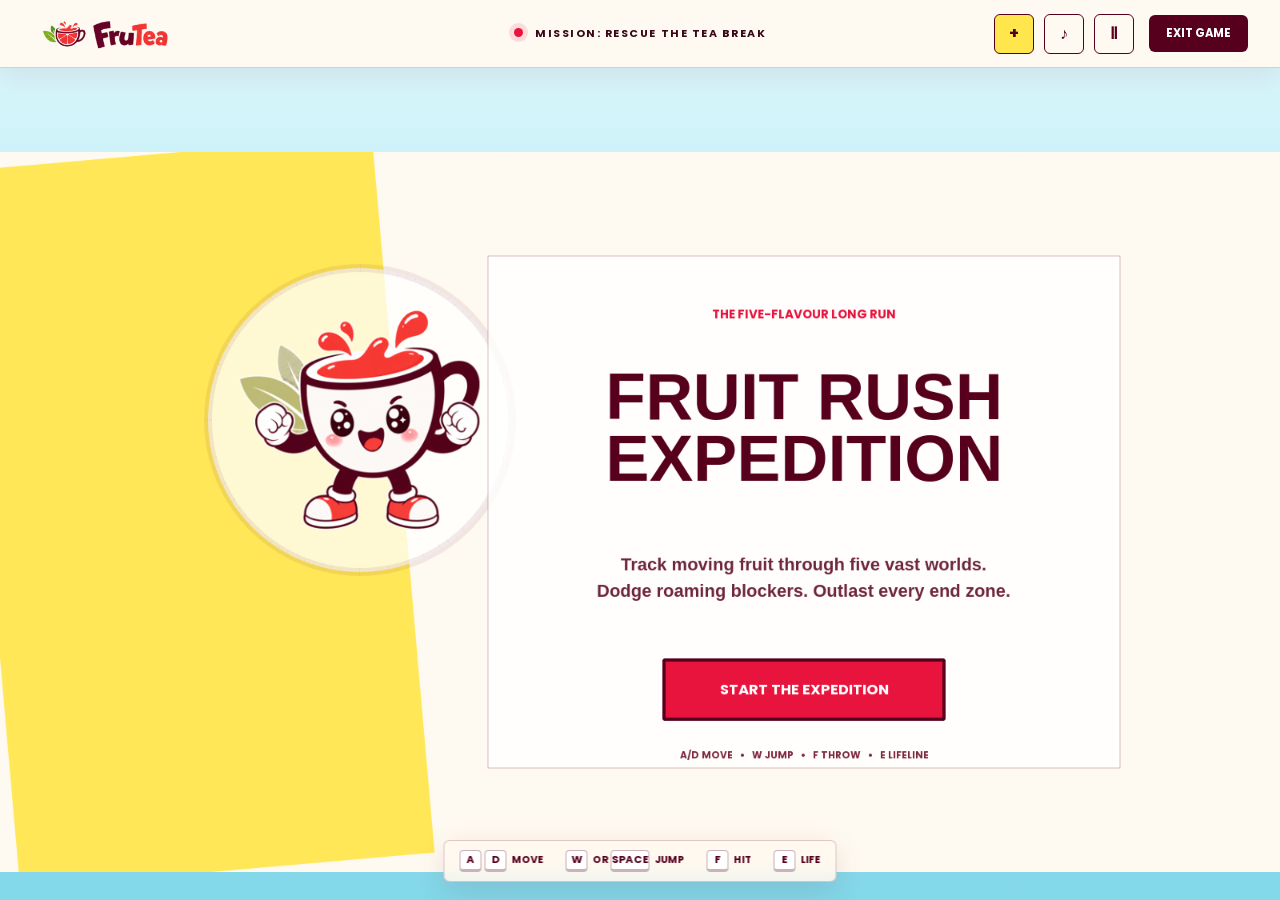
==== game/index.html @ 55bce3b1 "Ship audible looping game soundtrack" ====
<!DOCTYPE html>
<html lang="en">
<head>
  <meta charset="UTF-8">
  <meta name="viewport" content="width=device-width, initial-scale=1.0">
  <title>FruTea Fruit Rush</title>
  <meta name="description" content="Run, jump and collect a full-fruit tea break in FruTea Fruit Rush.">
  <link rel="icon" type="image/png" href="../assets/Logo/versions/favicon.png">
  <link rel="preconnect" href="https://fonts.googleapis.com">
  <link href="https://fonts.googleapis.com/css2?family=Fredoka:wght@500;600;700&family=Nunito+Sans:wght@400;600;700&family=Poppins:wght@600;700&display=swap" rel="stylesheet">
  <link rel="stylesheet" href="game.css?v=59">
</head>
<body>
  <main class="game-shell">
    <header class="game-bar">
      <a class="wordmark" href="../index.html" aria-label="Back to FruTea"><img src="../assets/Logo/versions/horizontal-logo.png" alt="FruTea Instant"></a>
      <div class="mission"><span class="live-dot"></span> Mission: rescue the tea break</div>
      <div class="bar-actions">
        <button id="lifeline-button" class="icon-button lifeline-button" type="button" title="Use lifeline" aria-label="Use lifeline">+</button>
        <button id="sound-button" class="icon-button" type="button" title="Music and sound on" aria-label="Toggle music and sound" aria-pressed="true">♪</button>
        <button id="pause-button" class="icon-button" type="button" title="Pause game" aria-label="Pause game">Ⅱ</button>
        <a class="exit-link" href="../index.html">Exit game</a>
      </div>
    </header>
    <section class="stage-wrap" aria-label="FruTea Fruit Rush game">
      <div id="game"></div>
      <button id="start-game-trigger" class="start-game-trigger" type="button" aria-label="Start the expedition" hidden></button>
      <div class="controls-hint" aria-hidden="true">
        <span><kbd>A</kbd><kbd>D</kbd> move</span><span><kbd>W</kbd> or <kbd>Space</kbd> jump</span><span><kbd>F</kbd> hit</span><span><kbd>E</kbd> life</span>
      </div>
      <div class="touch-pad" aria-label="Touch controls">
        <button class="touch-button" type="button" data-control="left" aria-label="Move left">A</button>
        <button class="touch-button" type="button" data-control="right" aria-label="Move right">D</button>
        <button class="touch-button attack" type="button" data-control="attack" aria-label="Throw fruit">Hit</button>
        <button class="touch-button jump" type="button" data-control="jump" aria-label="Jump">Jump</button>
        <button class="touch-button life" type="button" data-control="lifeline" aria-label="Use lifeline">Life</button>
      </div>
    </section>
  </main>
  <audio id="bg-music" preload="auto" loop playsinline>
    <source src="audio/frutea-expedition-theme.mp3?v=59" type="audio/mpeg">
  </audio>
  <script src="vendor/phaser-3.90.0.min.js"></script>
  <script src="assets.generated.js?v=59"></script>
  <script src="game-expedition.js?v=59"></script>
</body>
</html>
---- game/game.css ----
:root{--cream:#fffaf1;--wine:#57001e;--red:#e8143e;--yellow:#ffe64d;--sky:#a7e7f4;--ink:#3a0718}
*{box-sizing:border-box}
html,body{margin:0;min-width:980px;height:100%;overflow:hidden;background:var(--wine)}
body{font-family:'Nunito Sans',sans-serif;color:var(--wine)}
button,a{font:inherit}
.game-shell{height:100%;display:grid;grid-template-rows:68px minmax(0,1fr);background:var(--cream)}
.game-bar{z-index:4;display:grid;grid-template-columns:1fr auto 1fr;align-items:center;padding:0 2.5vw;border-bottom:1px solid rgba(87,0,30,.18);background:rgba(255,250,241,.98);box-shadow:0 8px 28px rgba(87,0,30,.08)}
.wordmark{display:flex;align-items:center;width:max-content}.wordmark img{display:block;width:154px;max-height:48px;object-fit:contain}
.mission{font:700 .68rem 'Poppins',sans-serif;letter-spacing:.14em;text-transform:uppercase;white-space:nowrap;color:var(--ink)}
.live-dot{display:inline-block;width:9px;height:9px;margin-right:9px;border-radius:50%;background:var(--red);box-shadow:0 0 0 5px rgba(232,20,62,.13);animation:pulse 1.5s ease-in-out infinite}
.bar-actions{display:flex;align-items:center;justify-content:flex-end;gap:10px}
.icon-button{width:40px;height:40px;border:1.5px solid var(--wine);border-radius:6px;background:transparent;color:var(--wine);font:700 1rem 'Poppins',sans-serif;cursor:pointer;transition:.2s}
.icon-button:hover{transform:translateY(-2px);background:var(--yellow)}
.icon-button:disabled{opacity:.38;cursor:not-allowed;transform:none;background:#eadde1}
.exit-link{margin-left:5px;padding:10px 17px;border-radius:6px;background:var(--wine);color:#fff;text-decoration:none;font:700 .72rem 'Poppins',sans-serif;text-transform:uppercase}
.stage-wrap{position:relative;min-height:0;overflow:hidden;background:linear-gradient(180deg,#d7f5fa 0%,#a7e7f4 55%,#82d7e9 100%)}
#game{display:flex;width:100%;height:100%;align-items:center;justify-content:center}
#game canvas{display:block;max-width:100%;max-height:100%}
.start-game-trigger{position:absolute;z-index:6;margin:0;border:0;border-radius:6px;background:transparent;cursor:pointer;color:transparent}
.start-game-trigger:focus-visible{outline:4px solid var(--yellow);outline-offset:5px}
.start-game-trigger[hidden]{display:none}
.controls-hint{position:absolute;z-index:2;left:50%;bottom:18px;display:flex;gap:22px;align-items:center;transform:translateX(-50%);padding:9px 15px;border:1px solid rgba(87,0,30,.2);border-radius:6px;background:rgba(255,249,238,.88);box-shadow:0 8px 30px rgba(87,0,30,.12);backdrop-filter:blur(8px);font:700 .62rem 'Poppins',sans-serif;text-transform:uppercase;white-space:nowrap;transition:opacity .35s,transform .35s}
.controls-hint.hidden{opacity:0;transform:translate(-50%,12px);pointer-events:none}
kbd{display:inline-grid;place-items:center;min-width:22px;height:22px;margin-right:3px;border:1px solid rgba(87,0,30,.3);border-bottom-width:3px;border-radius:4px;background:#fff;font:700 .65rem 'Poppins',sans-serif}
.lifeline-button{background:var(--yellow)}
.touch-pad{position:absolute;z-index:3;inset:auto 24px 24px;display:none;grid-template-columns:64px 64px 1fr 1fr 1fr;gap:10px;pointer-events:none}
.touch-button{height:58px;border:2px solid var(--wine);border-radius:8px;background:rgba(255,249,238,.9);color:var(--wine);box-shadow:4px 5px 0 rgba(87,0,30,.22);font:700 .85rem 'Poppins',sans-serif;text-transform:uppercase;pointer-events:auto;touch-action:none;user-select:none}
.touch-button:active,.touch-button.is-down{transform:translate(2px,2px);box-shadow:2px 3px 0 rgba(87,0,30,.24);background:var(--yellow)}
.touch-button.jump,.touch-button.attack,.touch-button.life{justify-self:stretch;width:auto;color:#fff}
.touch-button.jump{background:var(--red)}
.touch-button.attack{background:var(--wine)}
.touch-button.life{background:var(--yellow);color:var(--wine)}
.force-touch .touch-pad{display:grid}
@keyframes pulse{50%{transform:scale(.72);opacity:.65}}
@media (pointer:coarse),(max-width:860px){
  html,body{min-width:0}
  .game-shell{grid-template-rows:64px minmax(0,1fr)}
  .game-bar{grid-template-columns:auto 1fr auto;padding:0 12px;gap:10px}
  .wordmark img{width:122px}
  .mission{font-size:.55rem;text-align:center;white-space:normal}
  .bar-actions{gap:6px}
  .icon-button{width:36px;height:36px}
  .exit-link{display:none}
  .controls-hint{display:none}
  .touch-pad{display:grid}
}
@media (pointer:coarse) and (orientation:portrait),(max-width:560px){
  .stage-wrap::before{content:"Turn sideways for the full run";position:absolute;z-index:4;left:50%;top:76px;transform:translateX(-50%);width:max-content;max-width:calc(100% - 28px);padding:8px 12px;border:1.5px solid var(--wine);border-radius:6px;background:rgba(255,249,238,.92);box-shadow:4px 5px 0 rgba(87,0,30,.16);font:700 .62rem 'Poppins',sans-serif;letter-spacing:.08em;text-transform:uppercase;color:var(--wine)}
  #game{align-items:flex-start;padding-top:150px}
}
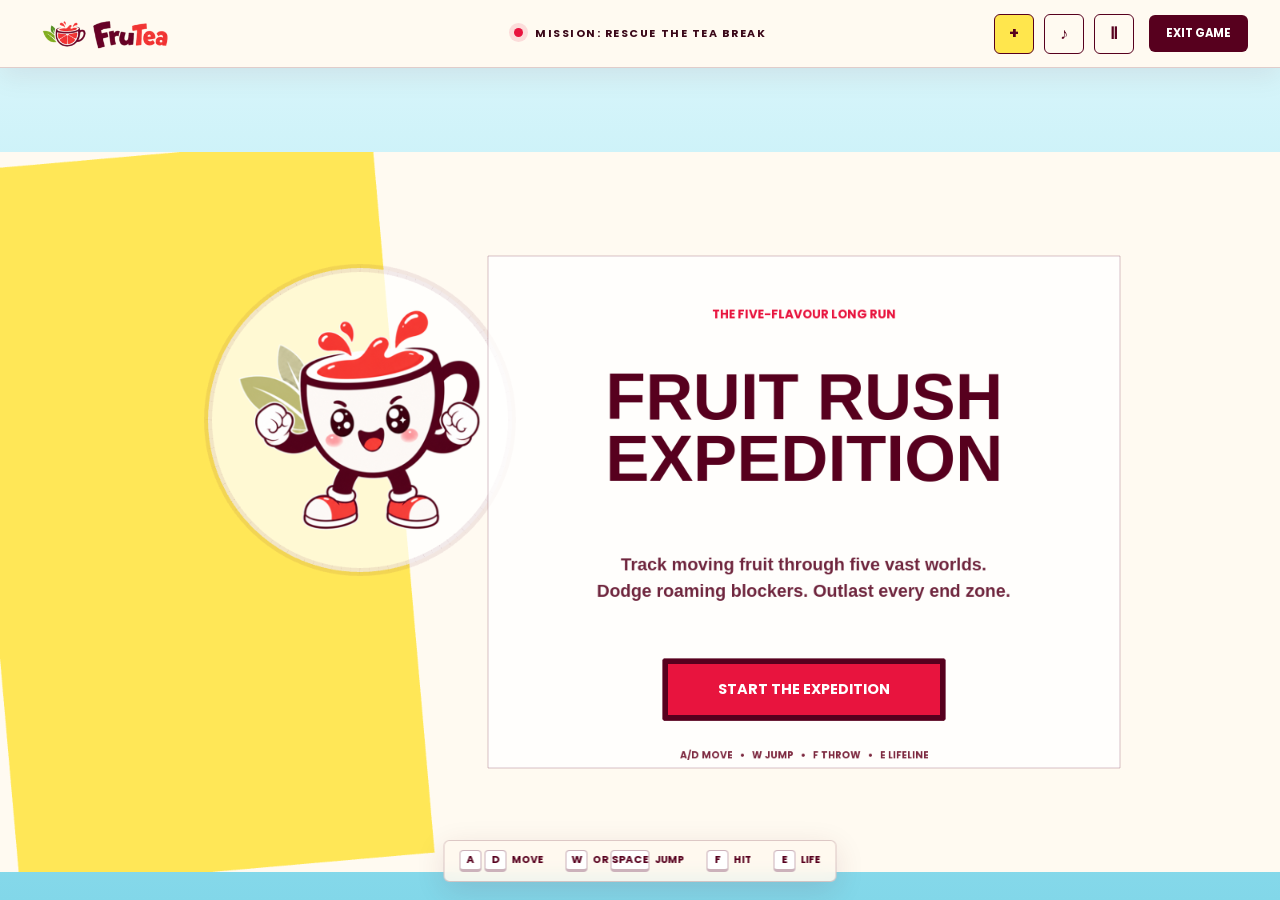
==== commit 4e539c32: "Run soundtrack through unified game audio engine" ====
--- a/game/index.html
+++ b/game/index.html
@@ -8,7 +8,7 @@
   <link rel="icon" type="image/png" href="../assets/Logo/versions/favicon.png">
   <link rel="preconnect" href="https://fonts.googleapis.com">
   <link href="https://fonts.googleapis.com/css2?family=Fredoka:wght@500;600;700&family=Nunito+Sans:wght@400;600;700&family=Poppins:wght@600;700&display=swap" rel="stylesheet">
-  <link rel="stylesheet" href="game.css?v=59">
+  <link rel="stylesheet" href="game.css?v=62">
 </head>
 <body>
   <main class="game-shell">
@@ -24,7 +24,7 @@
     </header>
     <section class="stage-wrap" aria-label="FruTea Fruit Rush game">
       <div id="game"></div>
-      <button id="start-game-trigger" class="start-game-trigger" type="button" aria-label="Start the expedition" hidden></button>
+      <button id="start-game-trigger" class="start-game-trigger" type="button" aria-label="Start the expedition" hidden>Start the expedition</button>
       <div class="controls-hint" aria-hidden="true">
         <span><kbd>A</kbd><kbd>D</kbd> move</span><span><kbd>W</kbd> or <kbd>Space</kbd> jump</span><span><kbd>F</kbd> hit</span><span><kbd>E</kbd> life</span>
       </div>
@@ -37,11 +37,8 @@
       </div>
     </section>
   </main>
-  <audio id="bg-music" preload="auto" loop playsinline>
-    <source src="audio/frutea-expedition-theme.mp3?v=59" type="audio/mpeg">
-  </audio>
   <script src="vendor/phaser-3.90.0.min.js"></script>
-  <script src="assets.generated.js?v=59"></script>
-  <script src="game-expedition.js?v=59"></script>
+  <script src="assets.generated.js?v=62"></script>
+  <script src="game-expedition.js?v=62"></script>
 </body>
 </html>
--- a/game/game.css
+++ b/game/game.css
@@ -16,7 +16,8 @@
 .stage-wrap{position:relative;min-height:0;overflow:hidden;background:linear-gradient(180deg,#d7f5fa 0%,#a7e7f4 55%,#82d7e9 100%)}
 #game{display:flex;width:100%;height:100%;align-items:center;justify-content:center}
 #game canvas{display:block;max-width:100%;max-height:100%}
-.start-game-trigger{position:absolute;z-index:6;margin:0;border:0;border-radius:6px;background:transparent;cursor:pointer;color:transparent}
+.start-game-trigger{position:absolute;z-index:6;margin:0;border:4px solid var(--wine);border-radius:4px;background:var(--red);cursor:pointer;color:#fff;font:700 1rem 'Poppins',sans-serif;text-transform:uppercase;box-shadow:none;transition:background .18s,transform .18s}
+.start-game-trigger:hover{background:#ff5d63;transform:scale(1.02)}
 .start-game-trigger:focus-visible{outline:4px solid var(--yellow);outline-offset:5px}
 .start-game-trigger[hidden]{display:none}
 .controls-hint{position:absolute;z-index:2;left:50%;bottom:18px;display:flex;gap:22px;align-items:center;transform:translateX(-50%);padding:9px 15px;border:1px solid rgba(87,0,30,.2);border-radius:6px;background:rgba(255,249,238,.88);box-shadow:0 8px 30px rgba(87,0,30,.12);backdrop-filter:blur(8px);font:700 .62rem 'Poppins',sans-serif;text-transform:uppercase;white-space:nowrap;transition:opacity .35s,transform .35s}
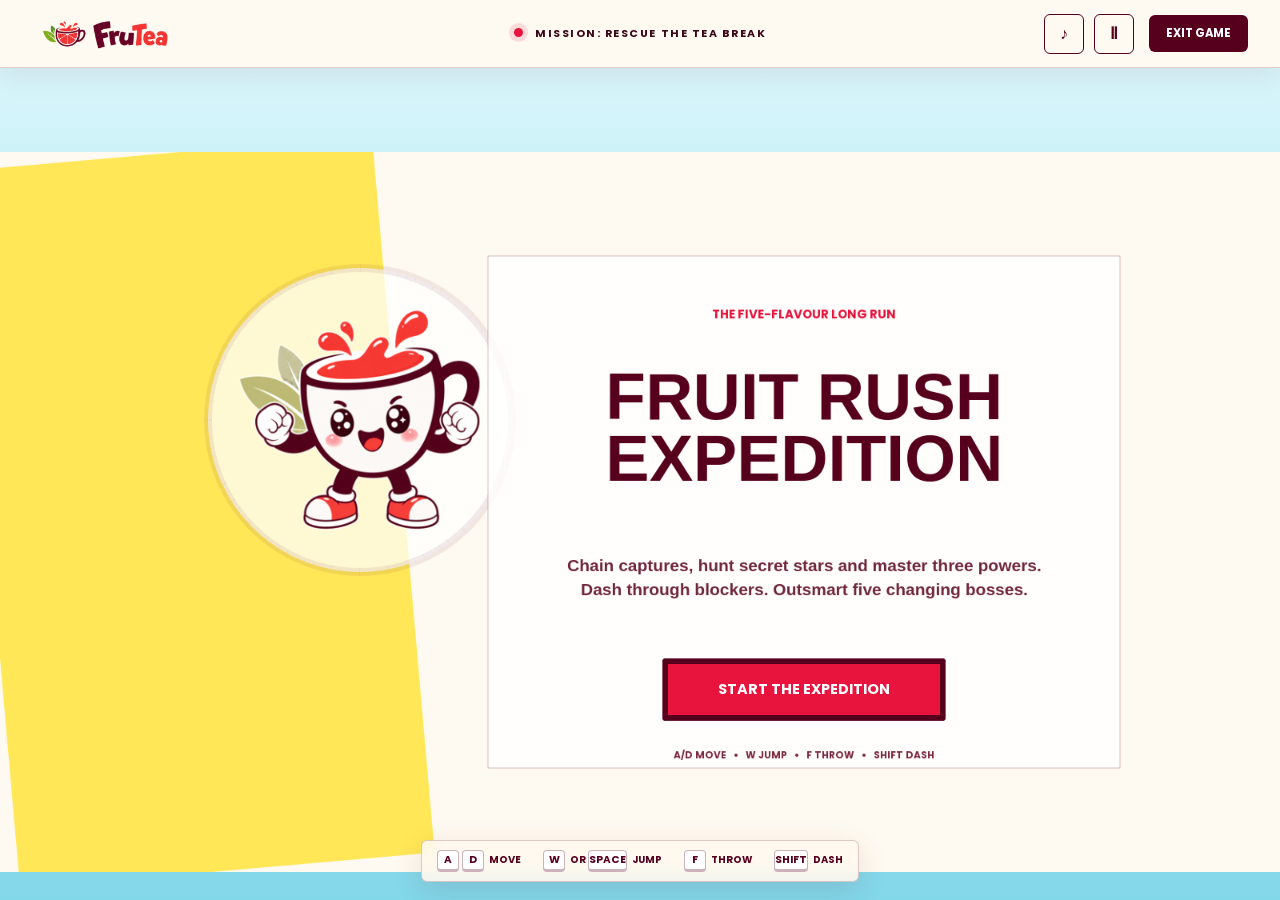
==== commit 27359656: "Deepen Fruit Rush combat and challenge" ====
--- a/game/index.html
+++ b/game/index.html
@@ -8,7 +8,7 @@
   <link rel="icon" type="image/png" href="../assets/Logo/versions/favicon.png">
   <link rel="preconnect" href="https://fonts.googleapis.com">
   <link href="https://fonts.googleapis.com/css2?family=Fredoka:wght@500;600;700&family=Nunito+Sans:wght@400;600;700&family=Poppins:wght@600;700&display=swap" rel="stylesheet">
-  <link rel="stylesheet" href="game.css?v=62">
+  <link rel="stylesheet" href="game.css?v=65">
 </head>
 <body>
   <main class="game-shell">
@@ -16,7 +16,6 @@
       <a class="wordmark" href="../index.html" aria-label="Back to FruTea"><img src="../assets/Logo/versions/horizontal-logo.png" alt="FruTea Instant"></a>
       <div class="mission"><span class="live-dot"></span> Mission: rescue the tea break</div>
       <div class="bar-actions">
-        <button id="lifeline-button" class="icon-button lifeline-button" type="button" title="Use lifeline" aria-label="Use lifeline">+</button>
         <button id="sound-button" class="icon-button" type="button" title="Music and sound on" aria-label="Toggle music and sound" aria-pressed="true">♪</button>
         <button id="pause-button" class="icon-button" type="button" title="Pause game" aria-label="Pause game">Ⅱ</button>
         <a class="exit-link" href="../index.html">Exit game</a>
@@ -26,19 +25,19 @@
       <div id="game"></div>
       <button id="start-game-trigger" class="start-game-trigger" type="button" aria-label="Start the expedition" hidden>Start the expedition</button>
       <div class="controls-hint" aria-hidden="true">
-        <span><kbd>A</kbd><kbd>D</kbd> move</span><span><kbd>W</kbd> or <kbd>Space</kbd> jump</span><span><kbd>F</kbd> hit</span><span><kbd>E</kbd> life</span>
+        <span><kbd>A</kbd><kbd>D</kbd> move</span><span><kbd>W</kbd> or <kbd>Space</kbd> jump</span><span><kbd>F</kbd> throw</span><span><kbd>Shift</kbd> dash</span>
       </div>
       <div class="touch-pad" aria-label="Touch controls">
         <button class="touch-button" type="button" data-control="left" aria-label="Move left">A</button>
         <button class="touch-button" type="button" data-control="right" aria-label="Move right">D</button>
         <button class="touch-button attack" type="button" data-control="attack" aria-label="Throw fruit">Hit</button>
         <button class="touch-button jump" type="button" data-control="jump" aria-label="Jump">Jump</button>
-        <button class="touch-button life" type="button" data-control="lifeline" aria-label="Use lifeline">Life</button>
+        <button class="touch-button dash" type="button" data-control="dash" aria-label="Dash">Dash</button>
       </div>
     </section>
   </main>
   <script src="vendor/phaser-3.90.0.min.js"></script>
-  <script src="assets.generated.js?v=62"></script>
-  <script src="game-expedition.js?v=62"></script>
+  <script src="assets.generated.js?v=65"></script>
+  <script src="game-expedition.js?v=65"></script>
 </body>
 </html>
--- a/game/game.css
+++ b/game/game.css
@@ -23,14 +23,13 @@
 .controls-hint{position:absolute;z-index:2;left:50%;bottom:18px;display:flex;gap:22px;align-items:center;transform:translateX(-50%);padding:9px 15px;border:1px solid rgba(87,0,30,.2);border-radius:6px;background:rgba(255,249,238,.88);box-shadow:0 8px 30px rgba(87,0,30,.12);backdrop-filter:blur(8px);font:700 .62rem 'Poppins',sans-serif;text-transform:uppercase;white-space:nowrap;transition:opacity .35s,transform .35s}
 .controls-hint.hidden{opacity:0;transform:translate(-50%,12px);pointer-events:none}
 kbd{display:inline-grid;place-items:center;min-width:22px;height:22px;margin-right:3px;border:1px solid rgba(87,0,30,.3);border-bottom-width:3px;border-radius:4px;background:#fff;font:700 .65rem 'Poppins',sans-serif}
-.lifeline-button{background:var(--yellow)}
 .touch-pad{position:absolute;z-index:3;inset:auto 24px 24px;display:none;grid-template-columns:64px 64px 1fr 1fr 1fr;gap:10px;pointer-events:none}
 .touch-button{height:58px;border:2px solid var(--wine);border-radius:8px;background:rgba(255,249,238,.9);color:var(--wine);box-shadow:4px 5px 0 rgba(87,0,30,.22);font:700 .85rem 'Poppins',sans-serif;text-transform:uppercase;pointer-events:auto;touch-action:none;user-select:none}
 .touch-button:active,.touch-button.is-down{transform:translate(2px,2px);box-shadow:2px 3px 0 rgba(87,0,30,.24);background:var(--yellow)}
-.touch-button.jump,.touch-button.attack,.touch-button.life{justify-self:stretch;width:auto;color:#fff}
+.touch-button.jump,.touch-button.attack,.touch-button.dash{justify-self:stretch;width:auto;color:#fff}
 .touch-button.jump{background:var(--red)}
 .touch-button.attack{background:var(--wine)}
-.touch-button.life{background:var(--yellow);color:var(--wine)}
+.touch-button.dash{background:var(--yellow);color:var(--wine)}
 .force-touch .touch-pad{display:grid}
 @keyframes pulse{50%{transform:scale(.72);opacity:.65}}
 @media (pointer:coarse),(max-width:860px){
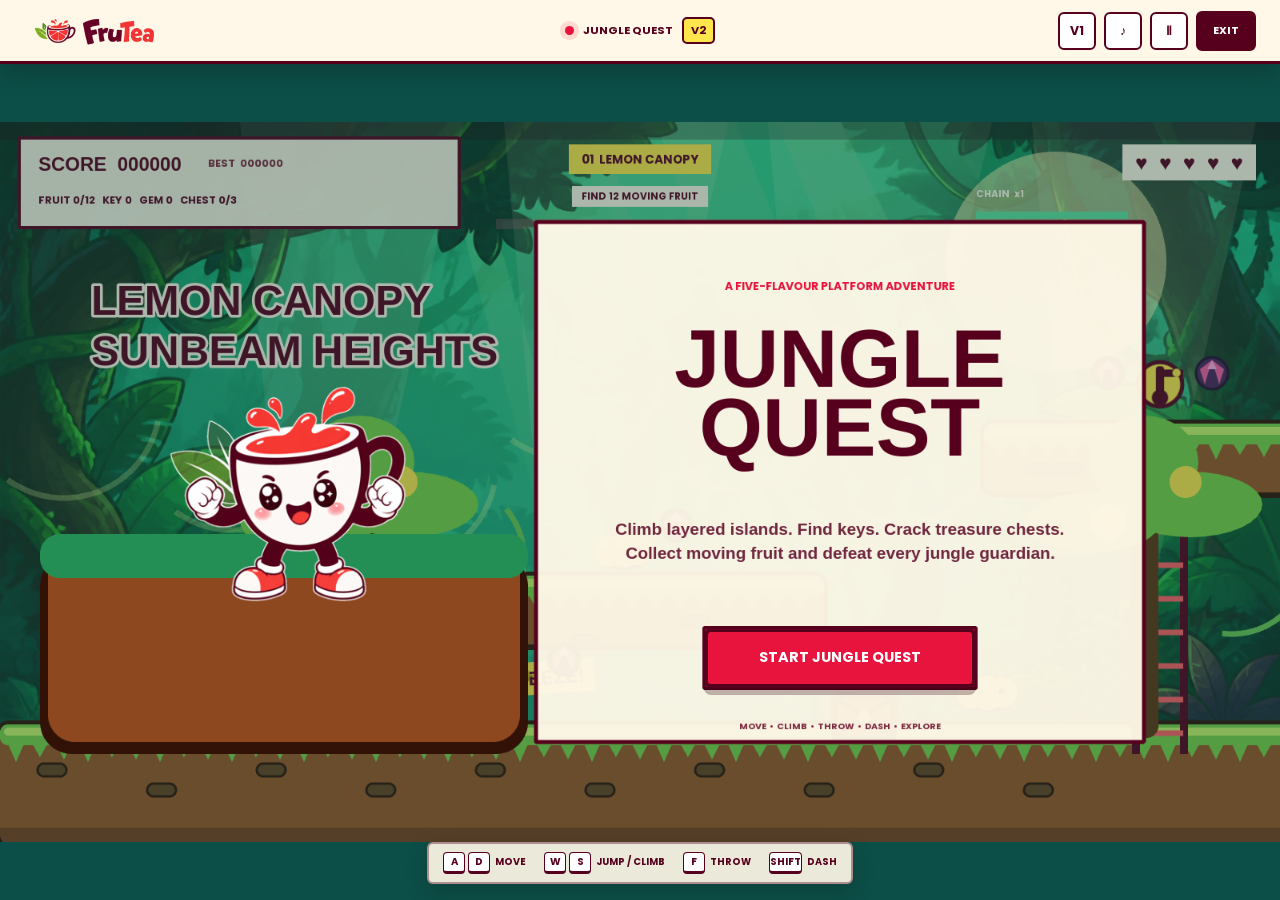
==== commit dda4dc77: "Build distinct FruTea Jungle Quest V2" ====
--- a/game/index.html
+++ b/game/index.html
@@ -3,41 +3,17 @@
 <head>
   <meta charset="UTF-8">
   <meta name="viewport" content="width=device-width, initial-scale=1.0">
-  <title>FruTea Fruit Rush</title>
-  <meta name="description" content="Run, jump and collect a full-fruit tea break in FruTea Fruit Rush.">
+  <title>Opening FruTea Jungle Quest V2</title>
+  <meta name="description" content="Open the latest FruTea game.">
   <link rel="icon" type="image/png" href="../assets/Logo/versions/favicon.png">
-  <link rel="preconnect" href="https://fonts.googleapis.com">
-  <link href="https://fonts.googleapis.com/css2?family=Fredoka:wght@500;600;700&family=Nunito+Sans:wght@400;600;700&family=Poppins:wght@600;700&display=swap" rel="stylesheet">
-  <link rel="stylesheet" href="game.css?v=65">
+  <style>
+    html,body{height:100%;margin:0}body{display:grid;place-items:center;background:#103f3b;color:#fff8e8;font:700 16px system-ui,sans-serif}a{color:#ffe64d}
+  </style>
+  <script>
+    location.replace(`V2/index.html${location.search}${location.hash}`);
+  </script>
 </head>
 <body>
-  <main class="game-shell">
-    <header class="game-bar">
-      <a class="wordmark" href="../index.html" aria-label="Back to FruTea"><img src="../assets/Logo/versions/horizontal-logo.png" alt="FruTea Instant"></a>
-      <div class="mission"><span class="live-dot"></span> Mission: rescue the tea break</div>
-      <div class="bar-actions">
-        <button id="sound-button" class="icon-button" type="button" title="Music and sound on" aria-label="Toggle music and sound" aria-pressed="true">♪</button>
-        <button id="pause-button" class="icon-button" type="button" title="Pause game" aria-label="Pause game">Ⅱ</button>
-        <a class="exit-link" href="../index.html">Exit game</a>
-      </div>
-    </header>
-    <section class="stage-wrap" aria-label="FruTea Fruit Rush game">
-      <div id="game"></div>
-      <button id="start-game-trigger" class="start-game-trigger" type="button" aria-label="Start the expedition" hidden>Start the expedition</button>
-      <div class="controls-hint" aria-hidden="true">
-        <span><kbd>A</kbd><kbd>D</kbd> move</span><span><kbd>W</kbd> or <kbd>Space</kbd> jump</span><span><kbd>F</kbd> throw</span><span><kbd>Shift</kbd> dash</span>
-      </div>
-      <div class="touch-pad" aria-label="Touch controls">
-        <button class="touch-button" type="button" data-control="left" aria-label="Move left">A</button>
-        <button class="touch-button" type="button" data-control="right" aria-label="Move right">D</button>
-        <button class="touch-button attack" type="button" data-control="attack" aria-label="Throw fruit">Hit</button>
-        <button class="touch-button jump" type="button" data-control="jump" aria-label="Jump">Jump</button>
-        <button class="touch-button dash" type="button" data-control="dash" aria-label="Dash">Dash</button>
-      </div>
-    </section>
-  </main>
-  <script src="vendor/phaser-3.90.0.min.js"></script>
-  <script src="assets.generated.js?v=65"></script>
-  <script src="game-expedition.js?v=65"></script>
+  <p>Opening <a href="V2/index.html">FruTea Jungle Quest V2</a>...</p>
 </body>
 </html>
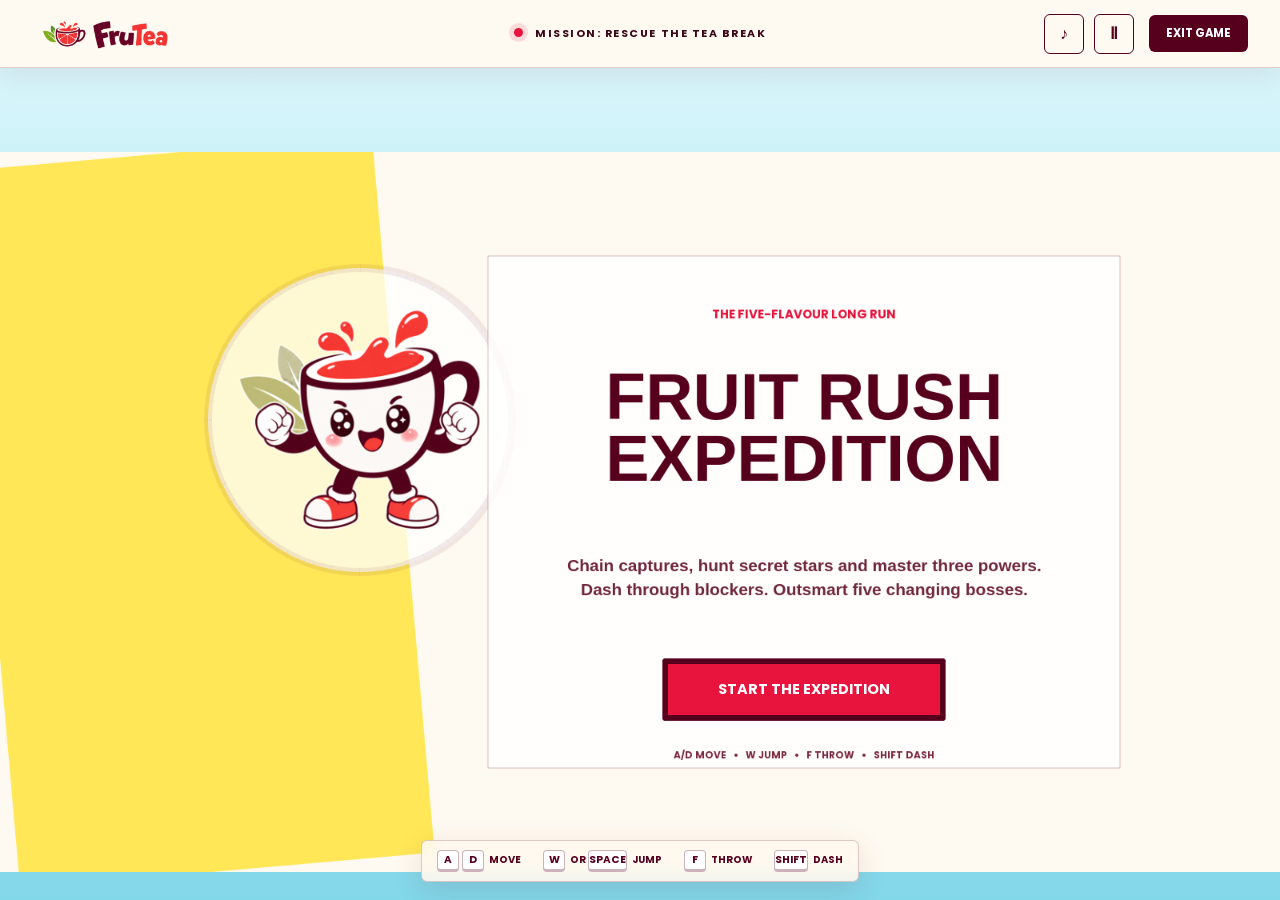
==== commit 80602405: "Keep FruTea website game link on V1" ====
--- a/game/index.html
+++ b/game/index.html
@@ -3,17 +3,17 @@
 <head>
   <meta charset="UTF-8">
   <meta name="viewport" content="width=device-width, initial-scale=1.0">
-  <title>Opening FruTea Jungle Quest V2</title>
-  <meta name="description" content="Open the latest FruTea game.">
+  <title>Opening FruTea Fruit Rush V1</title>
+  <meta name="description" content="Open the original FruTea Fruit Rush game.">
   <link rel="icon" type="image/png" href="../assets/Logo/versions/favicon.png">
   <style>
     html,body{height:100%;margin:0}body{display:grid;place-items:center;background:#103f3b;color:#fff8e8;font:700 16px system-ui,sans-serif}a{color:#ffe64d}
   </style>
   <script>
-    location.replace(`V2/index.html${location.search}${location.hash}`);
+    location.replace(`V1/index.html${location.search}${location.hash}`);
   </script>
 </head>
 <body>
-  <p>Opening <a href="V2/index.html">FruTea Jungle Quest V2</a>...</p>
+  <p>Opening <a href="V1/index.html">FruTea Fruit Rush V1</a>...</p>
 </body>
 </html>
